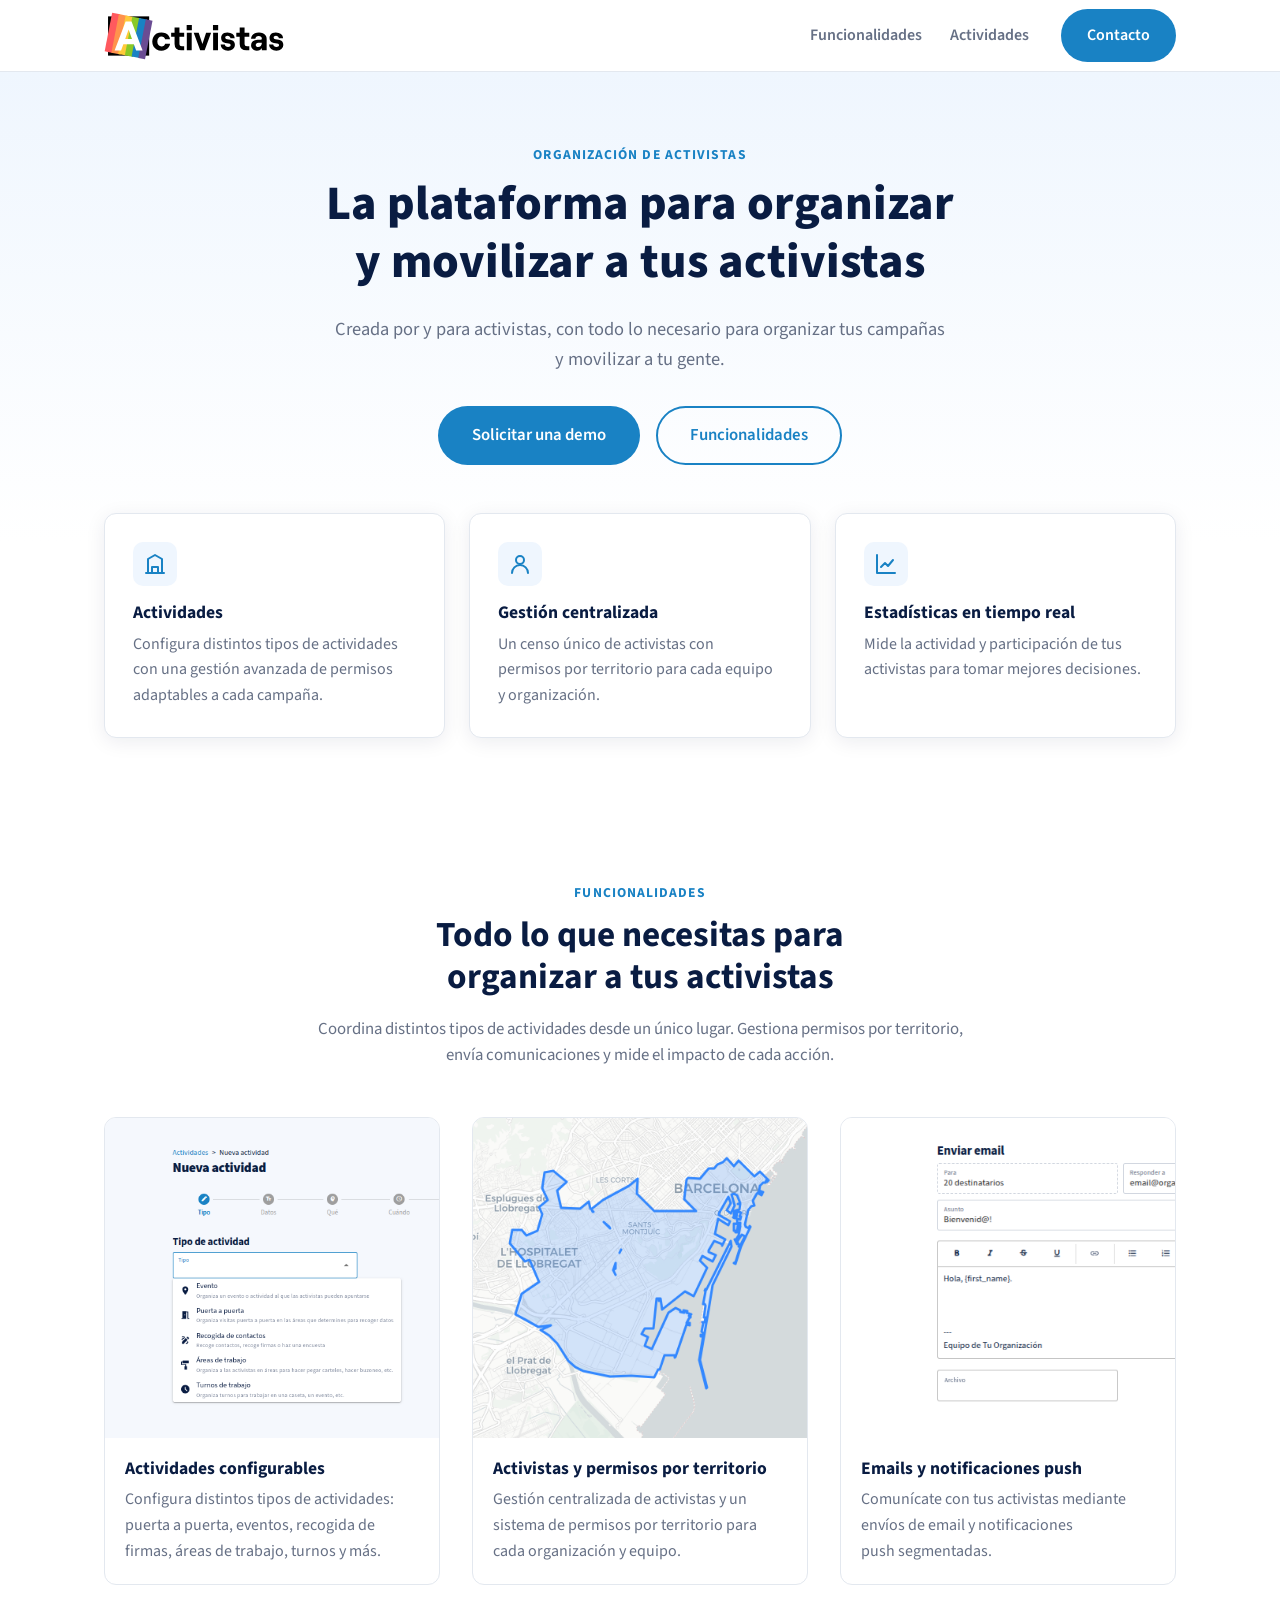
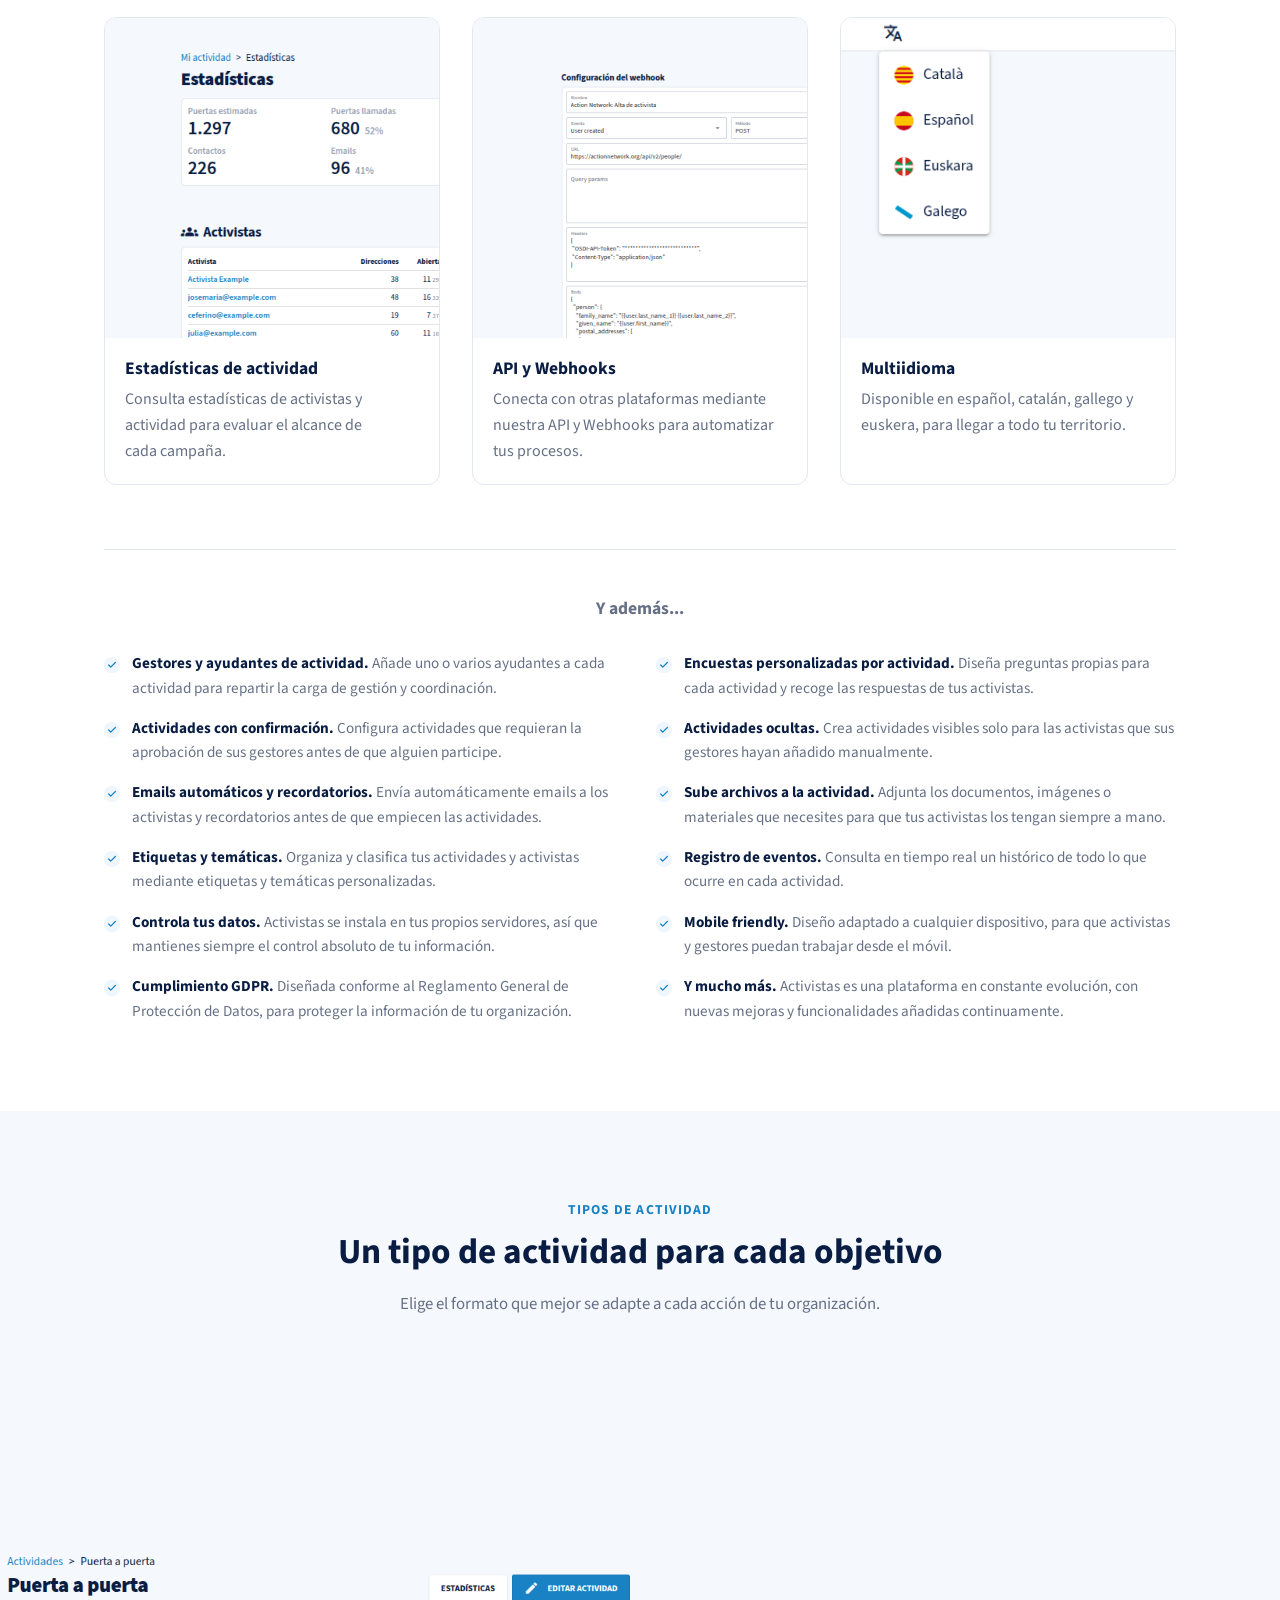
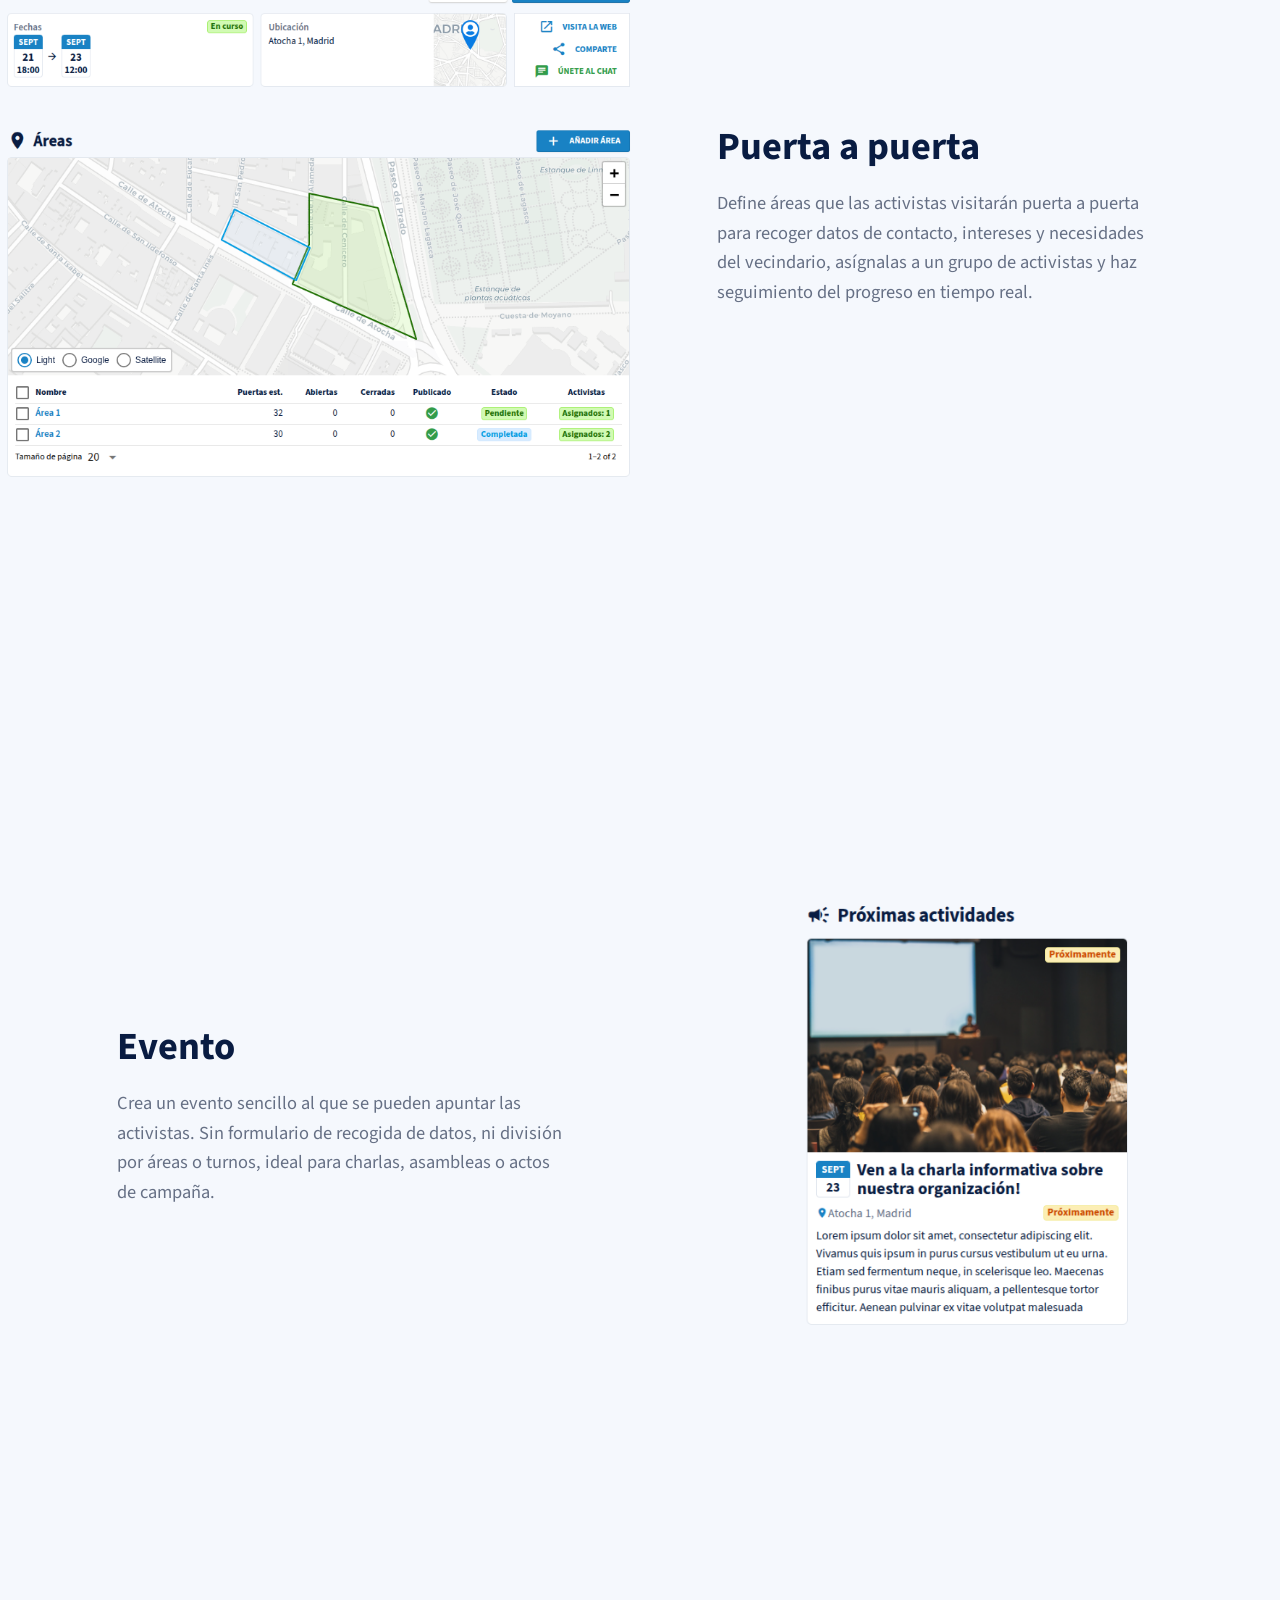
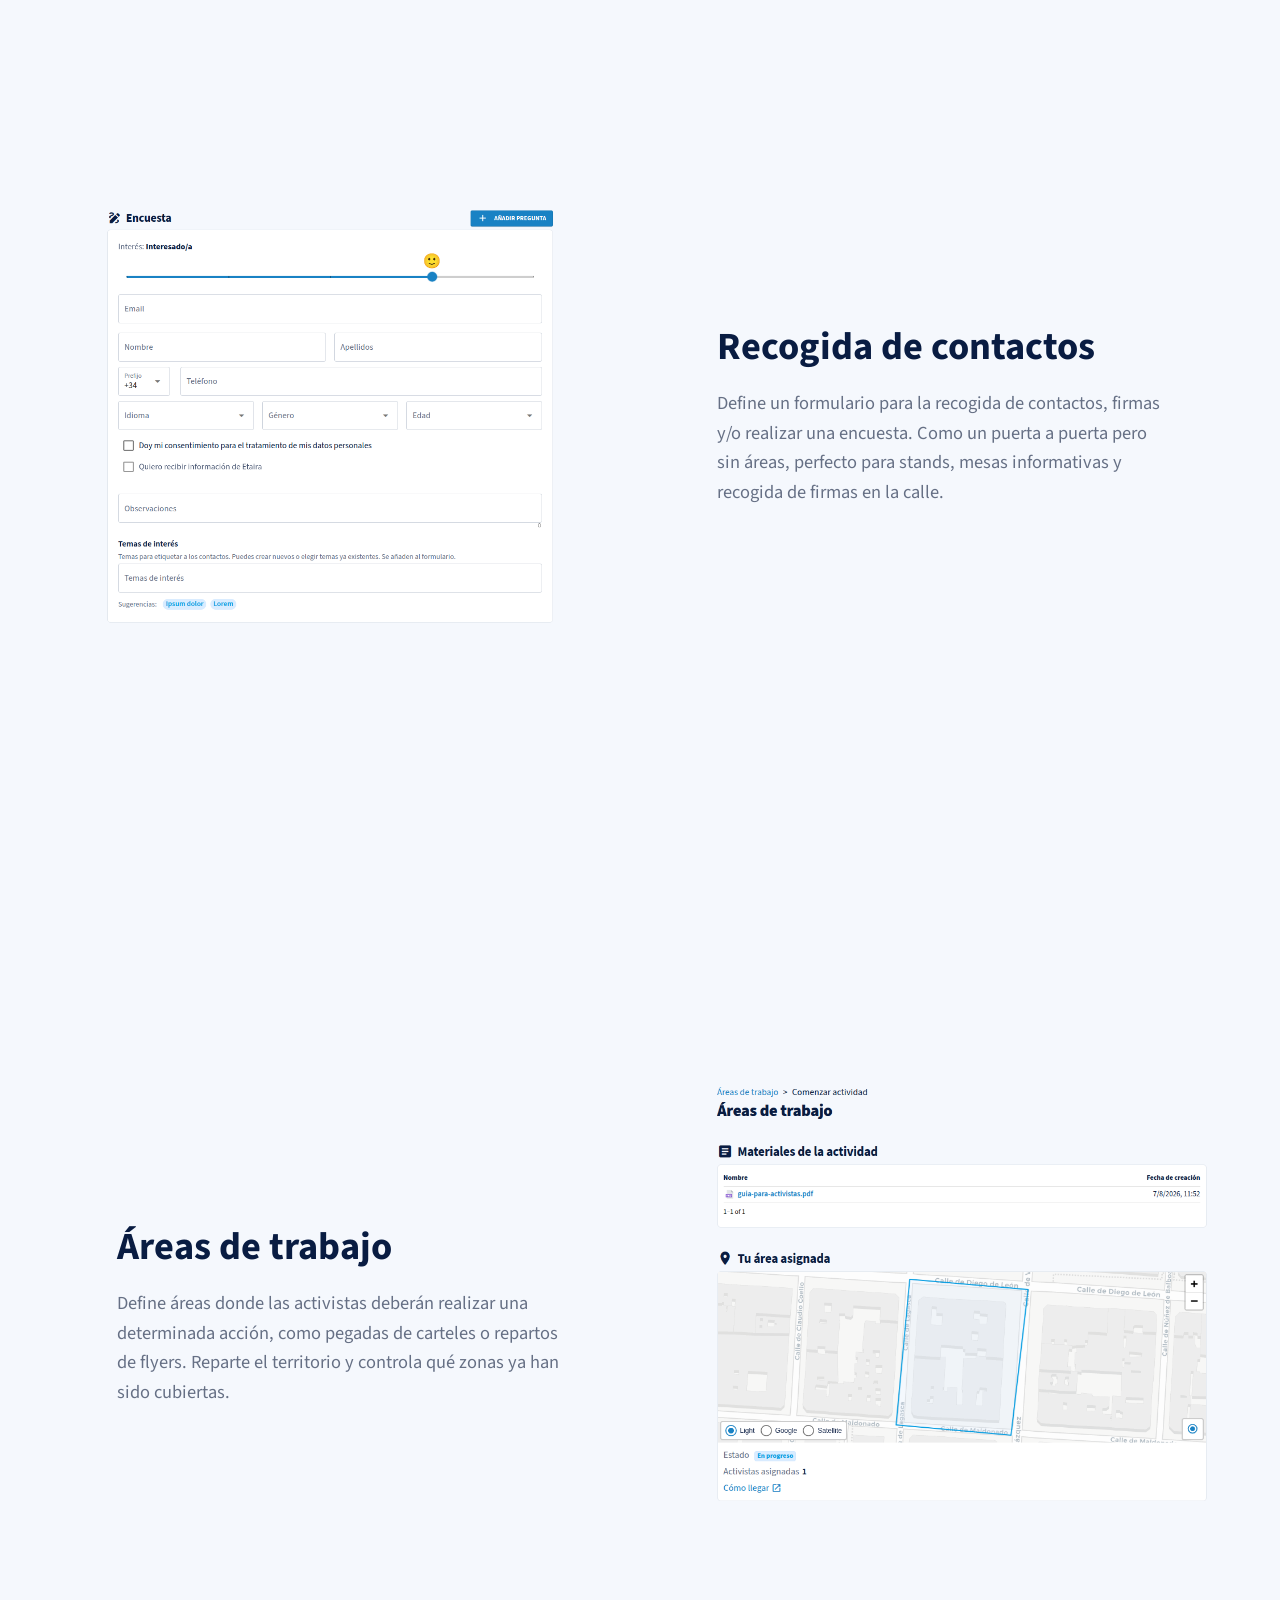
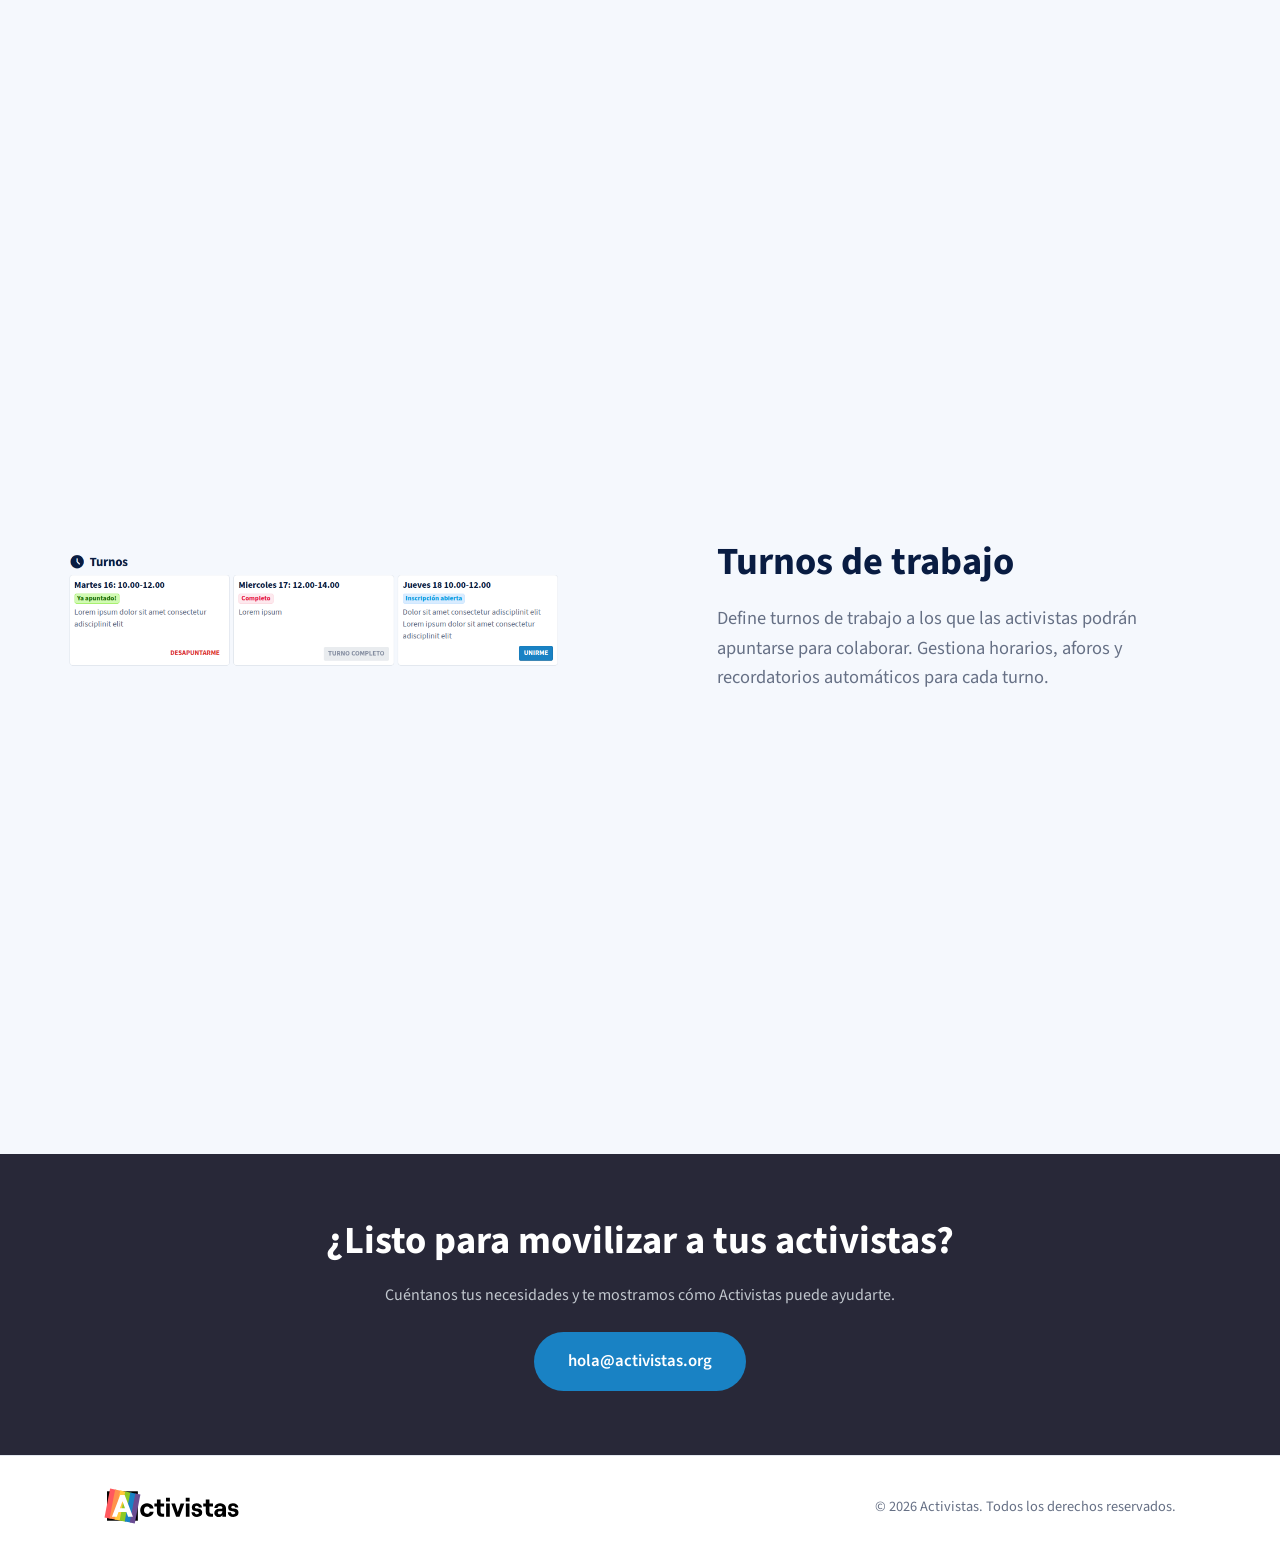
==== index.html @ fb9e56a7 "initial commit" ====
<!DOCTYPE html>
<html lang="es">
<head>
  <meta charset="UTF-8" />
  <meta name="viewport" content="width=device-width, initial-scale=1.0" />
  <title>Activistas | Plataforma de organización de activistas</title>
  <meta name="description" content="Activistas es la plataforma para organizaciones de la sociedad civil que necesitan organizar, coordinar y hacer crecer a sus activistas: puerta a puerta, eventos, recogida de firmas, áreas de trabajo y turnos." />

  <link rel="icon" type="image/svg+xml" href="/favicon/favicon.ico" />
  <link rel="apple-touch-icon" sizes="180x180" href="/favicon/apple-touch-icon.png">
  <link rel="icon" type="image/png" sizes="32x32" href="/favicon/favicon-32x32.png">
  <link rel="icon" type="image/png" sizes="16x16" href="/favicon/favicon-16x16.png">
  <link rel="mask-icon" href="/favicon/safari-pinned-tab.svg" color="#5bbad5">
  <meta name="msapplication-TileColor" content="#e51c55">
  <meta name="theme-color" content="#ffffff">

  <meta property="og:type" content="website" />
  <meta property="og:locale" content="es_ES" />
  <meta property="og:title" content="Activistas | Plataforma de organización de activistas" />
  <meta property="og:description" content="Coordina puerta a puerta, eventos, recogida de firmas, áreas de trabajo y turnos desde un único lugar." />
  <meta name="twitter:card" content="summary" />

  <link rel="stylesheet" href="css/styles.css" />
</head>
<body>

  <a class="skip-link" href="#contenido">Ir al contenido principal</a>

  <header class="site-header" id="inicio">
    <div class="container header-inner">
      <a class="logo" href="#inicio">
        <img src="images/logo/logo-long.svg" alt="Activistas" width="240" height="48" />
      </a>

      <button class="nav-toggle" id="navToggle" aria-expanded="false" aria-controls="siteNav" aria-label="Abrir menú">
        <span class="nav-toggle-bar"></span>
        <span class="nav-toggle-bar"></span>
        <span class="nav-toggle-bar"></span>
      </button>

      <nav class="site-nav" id="siteNav">
        <ul>
          <li><a href="#funcionalidades">Funcionalidades</a></li>
          <li><a href="#actividades">Actividades</a></li>
        </ul>
        <a class="btn btn-primary" href="#contacto">Contacto</a>
      </nav>
    </div>
  </header>

  <main id="contenido">

    <!-- Hero -->
    <section class="hero">
      <div class="container hero-inner">
        <div class="hero-copy">
          <p class="eyebrow">Organización de activistas</p>
          <h1>La plataforma para organizar y movilizar a tus activistas</h1>
          <p class="lead">
            Creada por y para activistas, con todo lo necesario para organizar tus campañas y movilizar a tu gente.
          </p>
          <div class="hero-actions">
            <a class="btn btn-primary btn-lg" href="#contacto">Solicitar una demo</a>
            <a class="btn btn-secondary btn-lg" href="#funcionalidades">Funcionalidades</a>
          </div>
        </div>
      </div>

      <div class="container hero-blocks">
        <div class="hero-block">
          <div class="hero-block-icon" aria-hidden="true">
            <svg viewBox="0 0 24 24" fill="none" stroke="currentColor" stroke-width="2" stroke-linecap="round" stroke-linejoin="round"><path d="M3 21h18" /><path d="M5 21V7l7-4 7 4v14" /><path d="M9 21v-6h6v6" /></svg>
          </div>
          <h3>Actividades</h3>
          <p>Configura distintos tipos de actividades con una gestión avanzada de permisos adaptables a cada campaña.</p>
        </div>
        <div class="hero-block">
          <div class="hero-block-icon" aria-hidden="true">
            <svg viewBox="0 0 24 24" fill="none" stroke="currentColor" stroke-width="2" stroke-linecap="round" stroke-linejoin="round"><circle cx="12" cy="8" r="4" /><path d="M4 21c0-4.4 3.6-8 8-8s8 3.6 8 8" /></svg>
          </div>
          <h3>Gestión centralizada</h3>
          <p>Un censo único de activistas con permisos por territorio para cada equipo y organización.</p>
        </div>
        <div class="hero-block">
          <div class="hero-block-icon" aria-hidden="true">
            <svg viewBox="0 0 24 24" fill="none" stroke="currentColor" stroke-width="2" stroke-linecap="round" stroke-linejoin="round"><path d="M3 3v18h18" /><path d="M7 15l4-4 3 3 5-6" /></svg>
          </div>
          <h3>Estadísticas en tiempo real</h3>
          <p>Mide la actividad y participación de tus activistas para tomar mejores decisiones.</p>
        </div>
      </div>
    </section>

    <!-- Funcionalidades -->
    <section class="section" id="funcionalidades">
      <div class="container">
        <div class="section-head">
          <p class="eyebrow">Funcionalidades</p>
          <h2>Todo lo que necesitas para organizar a tus activistas</h2>
          <p class="section-lead">Coordina distintos tipos de actividades desde un
            único lugar. Gestiona permisos por territorio, envía comunicaciones y mide el impacto de cada acción.</p>
        </div>

        <div class="feature-grid">
          <article class="feature-card">
            <img class="feature-image" src="images/features/activities.png" alt="Configuración de actividades" width="480" height="320" loading="lazy" />
            <h3>Actividades configurables</h3>
            <p>Configura distintos tipos de actividades: puerta a puerta, eventos, recogida de firmas, áreas de trabajo, turnos y más.</p>
          </article>

          <article class="feature-card">
            <img class="feature-image" src="images/features/areas.png" alt="Gestión de activistas y permisos" width="480" height="320" loading="lazy" />
            <h3>Activistas y permisos por territorio</h3>
            <p>Gestión centralizada de activistas y un sistema de permisos por territorio para cada organización y equipo.</p>
          </article>

          <article class="feature-card">
            <img class="feature-image" src="images/features/emails.png" alt="Envío de emails y notificaciones push" width="480" height="320" loading="lazy" />
            <h3>Emails y notificaciones push</h3>
            <p>Comunícate con tus activistas mediante envíos de email y notificaciones push segmentadas.</p>
          </article>

          <article class="feature-card">
            <img class="feature-image" src="images/features/stats.png" alt="Estadísticas de activistas y actividad" width="480" height="320" loading="lazy" />
            <h3>Estadísticas de actividad</h3>
            <p>Consulta estadísticas de activistas y actividad para evaluar el alcance de cada campaña.</p>
          </article>

          <article class="feature-card">
            <img class="feature-image" src="images/features/webhooks.png" alt="Conexión mediante API y Webhooks" width="480" height="320" loading="lazy" />
            <h3>API y Webhooks</h3>
            <p>Conecta con otras plataformas mediante nuestra API y Webhooks para automatizar tus procesos.</p>
          </article>

          <article class="feature-card">
            <img class="feature-image" src="images/features/languages.png" alt="Plataforma multiidioma" width="480" height="320" loading="lazy" />
            <h3>Multiidioma</h3>
            <p>Disponible en español, catalán, gallego y euskera, para llegar a todo tu territorio.</p>
          </article>
        </div>

        <div class="extra-features">
          <h3 class="extra-features-title">Y además...</h3>
          <ul class="extra-feature-list">
            <li class="extra-feature-item">
              <strong>Gestores y ayudantes de actividad.</strong>
              Añade uno o varios ayudantes a cada actividad para repartir la carga de gestión y coordinación.
            </li>
            <li class="extra-feature-item">
              <strong>Encuestas personalizadas por actividad.</strong>
              Diseña preguntas propias para cada actividad y recoge las respuestas de tus activistas.
            </li>
            <li class="extra-feature-item">
              <strong>Actividades con confirmación.</strong>
              Configura actividades que requieran la aprobación de sus gestores antes de que alguien participe.
            </li>
            <li class="extra-feature-item">
              <strong>Actividades ocultas.</strong>
              Crea actividades visibles solo para las activistas que sus gestores hayan añadido manualmente.
            </li>
            <li class="extra-feature-item">
              <strong>Emails automáticos y recordatorios.</strong>
              Envía automáticamente emails a los activistas y recordatorios antes de que empiecen las actividades.
            </li>
            <li class="extra-feature-item">
              <strong>Sube archivos a la actividad.</strong>
              Adjunta los documentos, imágenes o materiales que necesites para que tus activistas los tengan siempre a mano.
            </li>
            <li class="extra-feature-item">
              <strong>Etiquetas y temáticas.</strong>
              Organiza y clasifica tus actividades y activistas mediante etiquetas y temáticas personalizadas.
            </li>
            <li class="extra-feature-item">
              <strong>Registro de eventos.</strong>
              Consulta en tiempo real un histórico de todo lo que ocurre en cada actividad.
            </li>
            <li class="extra-feature-item">
              <strong>Controla tus datos.</strong>
              Activistas se instala en tus propios servidores, así que mantienes siempre el control absoluto de tu información.
            </li>
            <li class="extra-feature-item">
              <strong>Mobile friendly.</strong>
              Diseño adaptado a cualquier dispositivo, para que activistas y gestores puedan trabajar desde el móvil.
            </li>
            <li class="extra-feature-item">
              <strong>Cumplimiento GDPR.</strong>
              Diseñada conforme al Reglamento General de Protección de Datos, para proteger la información de tu organización.
            </li>
            <li class="extra-feature-item">
              <strong>Y mucho más.</strong>
              Activistas es una plataforma en constante evolución, con nuevas mejoras y funcionalidades añadidas continuamente.
            </li>
          </ul>
        </div>
      </div>
    </section>

    <!-- Actividades -->
    <section class="section section-alt" id="actividades">
      <div class="container">
        <div class="section-head">
          <p class="eyebrow">Tipos de actividad</p>
          <h2>Un tipo de actividad para cada objetivo</h2>
          <p class="section-lead">Elige el formato que mejor se adapte a cada acción de tu organización.</p>
        </div>
      </div>

      <div class="activity-list">
          <article class="activity-row">
            <div class="activity-media">
              <img src="images/features/canvassing.png" alt="Puerta a puerta" loading="lazy" style="max-width: 700px;" />
            </div>
            <div class="activity-content">
              <h3>Puerta a puerta</h3>
              <p>Define áreas que las activistas visitarán puerta a puerta para recoger datos de contacto, intereses y necesidades del vecindario, asígnalas a un grupo de activistas y haz seguimiento del progreso en tiempo real.</p>
            </div>
          </article>

          <article class="activity-row activity-row-reverse">
            <div class="activity-media">
              <img src="images/features/event.png" alt="Evento" loading="lazy" style="max-width: 700px;"/>
            </div>
            <div class="activity-content">
              <h3>Evento</h3>
              <p>Crea un evento sencillo al que se pueden apuntar las activistas. Sin formulario de recogida de datos, ni división por áreas o turnos, ideal para charlas, asambleas o actos de campaña.</p>
            </div>
          </article>

          <article class="activity-row">
            <div class="activity-media">
              <img src="images/features/survey.png" alt="Recogida de contactos" loading="lazy" />
            </div>
            <div class="activity-content">
              <h3>Recogida de contactos</h3>
              <p>Define un formulario para la recogida de contactos, firmas y/o realizar una encuesta. Como un puerta a puerta pero sin áreas, perfecto para stands, mesas informativas y recogida de firmas en la calle.</p>
            </div>
          </article>

          <article class="activity-row activity-row-reverse">
            <div class="activity-media">
              <img src="images/features/workareas.png" alt="Áreas de trabajo" loading="lazy" />
            </div>
            <div class="activity-content">
              <h3>Áreas de trabajo</h3>
              <p>Define áreas donde las activistas deberán realizar una determinada acción, como pegadas de carteles o repartos de flyers. Reparte el territorio y controla qué zonas ya han sido cubiertas.</p>
            </div>
          </article>

          <article class="activity-row">
            <div class="activity-media">
              <img src="images/features/shifts.png" alt="Turnos de trabajo" loading="lazy" />
            </div>
            <div class="activity-content">
              <h3>Turnos de trabajo</h3>
              <p>Define turnos de trabajo a los que las activistas podrán apuntarse para colaborar. Gestiona horarios, aforos y recordatorios automáticos para cada turno.</p>
            </div>
          </article>
      </div>
    </section>

    <!-- CTA intermedio -->
    <section class="cta-band" id="contacto">
      <div class="container cta-band-inner">
        <h2>¿Listo para movilizar a tus activistas?</h2>
        <p>Cuéntanos tus necesidades y te mostramos cómo Activistas puede ayudarte.</p>
        <a class="btn btn-primary btn-lg" id="emailCta" href="#" rel="nofollow" data-b64="aG9sYUBhY3RpdmlzdGFzLm9yZw==">Escríbenos</a>
      </div>
    </section>

  </main>

  <footer class="site-footer">
    <div class="container footer-inner">
      <img class="logo logo-footer" src="images/logo/logo-long.svg" alt="Activistas" width="180" height="36" />
      <p>&copy; <span id="year"></span> Activistas. Todos los derechos reservados.</p>
    </div>
  </footer>

  <script src="js/main.js"></script>
</body>
</html>
---- css/styles.css ----
:root {
  --text-color-default   : #091c42;
  --text-color-light     : #667085;
  --text-color-lighter   : #98A2B3;

  --background-0   : #ffffff;
  --background-1   : #f5f8fd;
  --background-2   : #eff6fe;
  --background-3   : #dbe0e6;
  --background-4   : #c1c7ce;
  --background-5   : #adb4bc;
  --background-6   : #929aa2;

  --border-color-default: #cfd5de;
  --border-color-light: #E3E8EF;

  --primary   : #1982c4;
  --secondary : #53ade5;
  --accent    : #ba4be1;
  --dark      : #282838;
  --grey      : #d3d7dd;
  --light     : #edf0f3;

  --positive  : #329c4a;
  --negative  : #db3737;
  --info      : #85b8ff;
  --warning   : #F2C037;
  --other     : #d8dee4;

  --font-family-base: "Source Sans 3", -apple-system, BlinkMacSystemFont, "Segoe UI", Roboto, sans-serif;
  --container-width: 1120px;
  --radius: 12px;
  --shadow: 0 4px 20px rgba(9, 28, 66, 0.08);
  --header-height: 72px;
}

/* ==========================================================================
   Fuentes
   ========================================================================== */
@font-face {
  font-family: "Source Sans 3";
  src: url("../fonts/Source_Sans_3/static/SourceSans3-Regular.ttf") format("truetype");
  font-weight: 400;
  font-style: normal;
  font-display: swap;
}
@font-face {
  font-family: "Source Sans 3";
  src: url("../fonts/Source_Sans_3/static/SourceSans3-Italic.ttf") format("truetype");
  font-weight: 400;
  font-style: italic;
  font-display: swap;
}
@font-face {
  font-family: "Source Sans 3";
  src: url("../fonts/Source_Sans_3/static/SourceSans3-SemiBold.ttf") format("truetype");
  font-weight: 600;
  font-style: normal;
  font-display: swap;
}
@font-face {
  font-family: "Source Sans 3";
  src: url("../fonts/Source_Sans_3/static/SourceSans3-Bold.ttf") format("truetype");
  font-weight: 700;
  font-style: normal;
  font-display: swap;
}
@font-face {
  font-family: "Source Sans 3";
  src: url("../fonts/Source_Sans_3/static/SourceSans3-ExtraBold.ttf") format("truetype");
  font-weight: 800;
  font-style: normal;
  font-display: swap;
}

/* ==========================================================================
   Reset avanzado
   ========================================================================== */
*, *::before, *::after {
  box-sizing: border-box;
}

* {
  margin: 0;
  padding: 0;
  font: inherit;
}

html {
  scroll-behavior: smooth;
  scroll-padding-top: var(--header-height);
  -webkit-text-size-adjust: 100%;
  hanging-punctuation: first last;
}

body {
  min-height: 100svh;
  font-family: var(--font-family-base);
  color: var(--text-color-default);
  background: var(--background-0);
  line-height: 1.6;
  -webkit-font-smoothing: antialiased;
  text-rendering: optimizeLegibility;
}

img, picture, svg, video, canvas {
  max-width: 100%;
  display: block;
}

img, svg {
  vertical-align: middle;
}

a {
  color: inherit;
  text-decoration: none;
}

ul, ol {
  list-style: none;
}

h1, h2, h3, h4, h5, h6 {
  line-height: 1.2;
  font-weight: 700;
  text-wrap: balance;
  margin-bottom: .5em;
}

p {
  text-wrap: pretty;
  margin-bottom: 1em;
}

p:last-child, h1:last-child, h2:last-child, h3:last-child {
  margin-bottom: 0;
}

button, input, textarea, select {
  color: inherit;
  background: none;
  border: none;
  appearance: none;
}

button {
  cursor: pointer;
}

table {
  border-collapse: collapse;
  border-spacing: 0;
}

fieldset {
  border: none;
}

/* Reduce o elimina animaciones cuando el usuario lo prefiere así */
@media (prefers-reduced-motion: reduce) {
  html {
    scroll-behavior: auto;
  }
  *, *::before, *::after {
    animation-duration: 0.01ms !important;
    animation-iteration-count: 1 !important;
    transition-duration: 0.01ms !important;
    scroll-behavior: auto !important;
  }
}

.container {
  width: 100%;
  max-width: var(--container-width);
  margin: 0 auto;
  padding: 0 24px;
}

.skip-link {
  position: absolute;
  left: -9999px;
  top: 0;
  background: var(--primary);
  color: #fff;
  padding: 12px 16px;
  z-index: 1000;
  border-radius: 0 0 8px 0;
}
.skip-link:focus {
  left: 0;
}

/* ==========================================================================
   Botones / CTAs
   ========================================================================== */
.btn {
  display: inline-flex;
  align-items: center;
  justify-content: center;
  gap: 8px;
  padding: 12px 24px;
  border-radius: 999px;
  font-weight: 600;
  border: 2px solid transparent;
  transition: transform .15s ease, box-shadow .15s ease, background-color .15s ease, color .15s ease;
  white-space: nowrap;
}
.btn:hover {
  transform: translateY(-2px);
}

.btn-primary {
  background: var(--primary);
  color: #fff;
}
.btn-primary:hover {
  background: var(--secondary);
}

.btn-secondary {
  background: transparent;
  color: var(--primary);
  border-color: var(--primary);
}
.btn-secondary:hover {
  background: var(--background-2);
}

.btn-light {
  background: #fff;
  color: var(--primary);
}
.btn-light:hover {
  box-shadow: var(--shadow);
}

.btn-lg {
  padding: 14px 32px;
  font-size: 1.05rem;
}

/* ==========================================================================
   Cabecera / navegación
   ========================================================================== */
.site-header {
  position: sticky;
  top: 0;
  z-index: 100;
  height: var(--header-height);
  display: flex;
  align-items: center;
  background: rgba(255, 255, 255, 0.9);
  backdrop-filter: saturate(180%) blur(8px);
  border-bottom: 1px solid var(--border-color-light);
}

.header-inner {
  display: flex;
  align-items: center;
  justify-content: space-between;
}

.logo {
  display: flex;
  align-items: center;
  height: 48px;
}
.logo img {
  height: 100%;
  width: auto;
}

.site-nav {
  display: flex;
  align-items: center;
  gap: 32px;
}

.site-nav ul {
  display: flex;
  gap: 28px;
}

.site-nav a:not(.btn) {
  font-weight: 600;
  color: var(--text-color-light);
}
.site-nav a:not(.btn):hover {
  color: var(--primary);
}

.nav-toggle {
  display: none;
  flex-direction: column;
  justify-content: center;
  gap: 5px;
  width: 40px;
  height: 40px;
  background: none;
  border: none;
  cursor: pointer;
}
.nav-toggle-bar {
  width: 100%;
  height: 2px;
  background: var(--text-color-default);
  border-radius: 2px;
}

/* ==========================================================================
   Hero
   ========================================================================== */
.hero {
  background: linear-gradient(180deg, var(--background-2) 0%, var(--background-0) 65%);
  padding: 72px 0 0;
}

.hero-inner {
  text-align: center;
  max-width: 780px;
}

.eyebrow {
  text-transform: uppercase;
  letter-spacing: .08em;
  font-size: .85rem;
  font-weight: 700;
  color: var(--primary);
  margin: 0 0 .75em;
}

.hero h1 {
  font-size: clamp(2rem, 4vw, 3rem);
  font-weight: 800;
}

.hero .lead {
  font-size: 1.15rem;
  color: var(--text-color-light);
  max-width: 620px;
  margin-left: auto;
  margin-right: auto;
}

.hero-actions {
  display: flex;
  justify-content: center;
  gap: 16px;
  flex-wrap: wrap;
  margin: 32px 0;
}

.hero-blocks {
  display: grid;
  grid-template-columns: repeat(3, 1fr);
  gap: 24px;
  margin-top: 48px;
  padding-bottom: 56px;
}

.hero-block {
  background: var(--background-0);
  border: 1px solid var(--border-color-light);
  border-radius: var(--radius);
  padding: 28px;
  box-shadow: var(--shadow);
}

.hero-block-icon {
  width: 44px;
  height: 44px;
  display: flex;
  align-items: center;
  justify-content: center;
  border-radius: 10px;
  background: var(--background-2);
  color: var(--primary);
  margin-bottom: 16px;
}
.hero-block-icon svg {
  width: 24px;
  height: 24px;
}

.hero-block h3 {
  font-size: 1.1rem;
}
.hero-block p {
  color: var(--text-color-light);
  margin: 0;
}

/* ==========================================================================
   Secciones genéricas
   ========================================================================== */
.section {
  padding: 88px 0;
}

.section-alt {
  background: var(--background-1);
}

.section-head {
  text-align: center;
  max-width: 680px;
  margin: 0 auto 48px;
}

.section-head h2 {
  font-size: clamp(1.6rem, 3vw, 2.2rem);
}

.section-lead {
  color: var(--text-color-light);
  font-size: 1.05rem;
}

/* ==========================================================================
   Funcionalidades
   ========================================================================== */
.feature-grid {
  display: grid;
  grid-template-columns: repeat(3, 1fr);
  gap: 32px;
}

.feature-card {
  background: var(--background-0);
  border: 1px solid var(--border-color-light);
  border-radius: var(--radius);
  overflow: hidden;
}

.feature-image {
  width: 100%;
  aspect-ratio: 3 / 2;
  object-fit: cover;
  background: var(--background-2);
}

.feature-card h3 {
  font-size: 1.1rem;
  margin: 20px 20px 8px;
}
.feature-card p {
  color: var(--text-color-light);
  margin: 0 20px 20px;
}

/* ==========================================================================
   Funcionalidades extra
   ========================================================================== */
.extra-features {
  margin-top: 64px;
  padding-top: 48px;
  border-top: 1px solid var(--border-color-light);
}

.extra-features-title {
  text-align: center;
  font-size: 1.1rem;
  color: var(--text-color-light);
  margin-bottom: 32px;
}

.extra-feature-list {
  display: grid;
  grid-template-columns: repeat(2, 1fr);
  gap: 16px 32px;
}

.extra-feature-item {
  position: relative;
  padding-left: 28px;
  color: var(--text-color-light);
  font-size: .95rem;
}
.extra-feature-item::before {
  content: "";
  position: absolute;
  left: 0;
  top: 6px;
  width: 16px;
  height: 16px;
  border-radius: 50%;
  background: var(--background-2);
  background-image: url("data:image/svg+xml,%3Csvg xmlns='http://www.w3.org/2000/svg' viewBox='0 0 24 24' fill='none' stroke='%231982c4' stroke-width='3' stroke-linecap='round' stroke-linejoin='round'%3E%3Cpolyline points='20 6 9 17 4 12'/%3E%3C/svg%3E");
  background-repeat: no-repeat;
  background-position: center;
  background-size: 10px;
}
.extra-feature-item strong {
  color: var(--text-color-default);
  font-weight: bold;
}

/* ==========================================================================
   Actividades
   ========================================================================== */
.activity-list {
  display: flex;
  flex-direction: column;
}

.activity-row {
  display: grid;
  grid-template-columns: 1fr 1fr;
  align-items: stretch;
  gap: 0;
  min-height: 100svh;
}

.activity-row-reverse .activity-media {
  order: 2;
}
.activity-row-reverse .activity-content {
  order: 1;
  margin-left: auto;
}

.activity-media {
  overflow: hidden;
}
.activity-media img {
  width: 100%;
  height: 100%;
  object-fit: contain;
  object-position: center;
}

.activity-content {
  display: flex;
  flex-direction: column;
  justify-content: center;
  padding: 64px clamp(24px, 6vw, 96px);
  max-width: 600px;
}

.activity-content h3 {
  font-size: clamp(1.8rem, 3vw, 2.4rem);
  color: var(--text-color-default);
}
.activity-content p {
  color: var(--text-color-light);
  font-size: 1.15rem;
  margin: 0;
}

/* ==========================================================================
   CTA intermedio
   ========================================================================== */
.cta-band {
  background: var(--dark);
  color: #fff;
}
.cta-band-inner {
  text-align: center;
  padding: 64px 24px;
}
.cta-band h2 {
  font-size: clamp(1.8rem, 3vw, 2.4rem);
  color: #fff;
}
.cta-band p {
  color: var(--background-4);
  max-width: 520px;
  margin: 0 auto 24px;
}

/* ==========================================================================
   Footer
   ========================================================================== */
.site-footer {
  border-top: 1px solid var(--border-color-light);
  padding: 32px 0;
}
.footer-inner {
  display: flex;
  align-items: center;
  justify-content: space-between;
  flex-wrap: wrap;
  gap: 12px;
  color: var(--text-color-light);
  font-size: .9rem;
}
.logo-footer {
  height: 36px;
  width: auto;
}

/* ==========================================================================
   Responsive
   ========================================================================== */
@media (max-width: 860px) {
  .feature-grid,
  .hero-blocks {
    grid-template-columns: repeat(2, 1fr);
  }
  .activity-row {
    grid-template-columns: 1fr;
    gap: 0;
    min-height: 0;
    margin-bottom: 100px;
  }
  .activity-row-reverse .activity-media,
  .activity-row-reverse .activity-content {
    order: initial;
    margin: 0 auto;
  }
  .activity-media {
    aspect-ratio: 16 / 10;
  }
  .activity-content {
    padding: 32px 24px;
    margin: 0 auto;
  }
}

@media (max-width: 640px) {
  .nav-toggle {
    display: flex;
  }

  .site-nav {
    position: absolute;
    top: var(--header-height);
    left: 0;
    right: 0;
    background: var(--background-0);
    border-bottom: 1px solid var(--border-color-light);
    flex-direction: column;
    align-items: stretch;
    gap: 0;
    padding: 16px 24px 24px;
    transform: translateY(-8px);
    opacity: 0;
    pointer-events: none;
    transition: opacity .2s ease, transform .2s ease;
  }
  .site-nav.is-open {
    transform: translateY(0);
    opacity: 1;
    pointer-events: auto;
  }
  .site-nav ul {
    flex-direction: column;
    gap: 4px;
    margin-bottom: 16px;
  }
  .site-nav ul a {
    display: block;
    padding: 10px 0;
  }
  .site-nav .btn {
    width: 100%;
  }

  .feature-grid,
  .hero-blocks {
    grid-template-columns: 1fr;
  }

  .extra-feature-list {
    grid-template-columns: 1fr;
  }
}
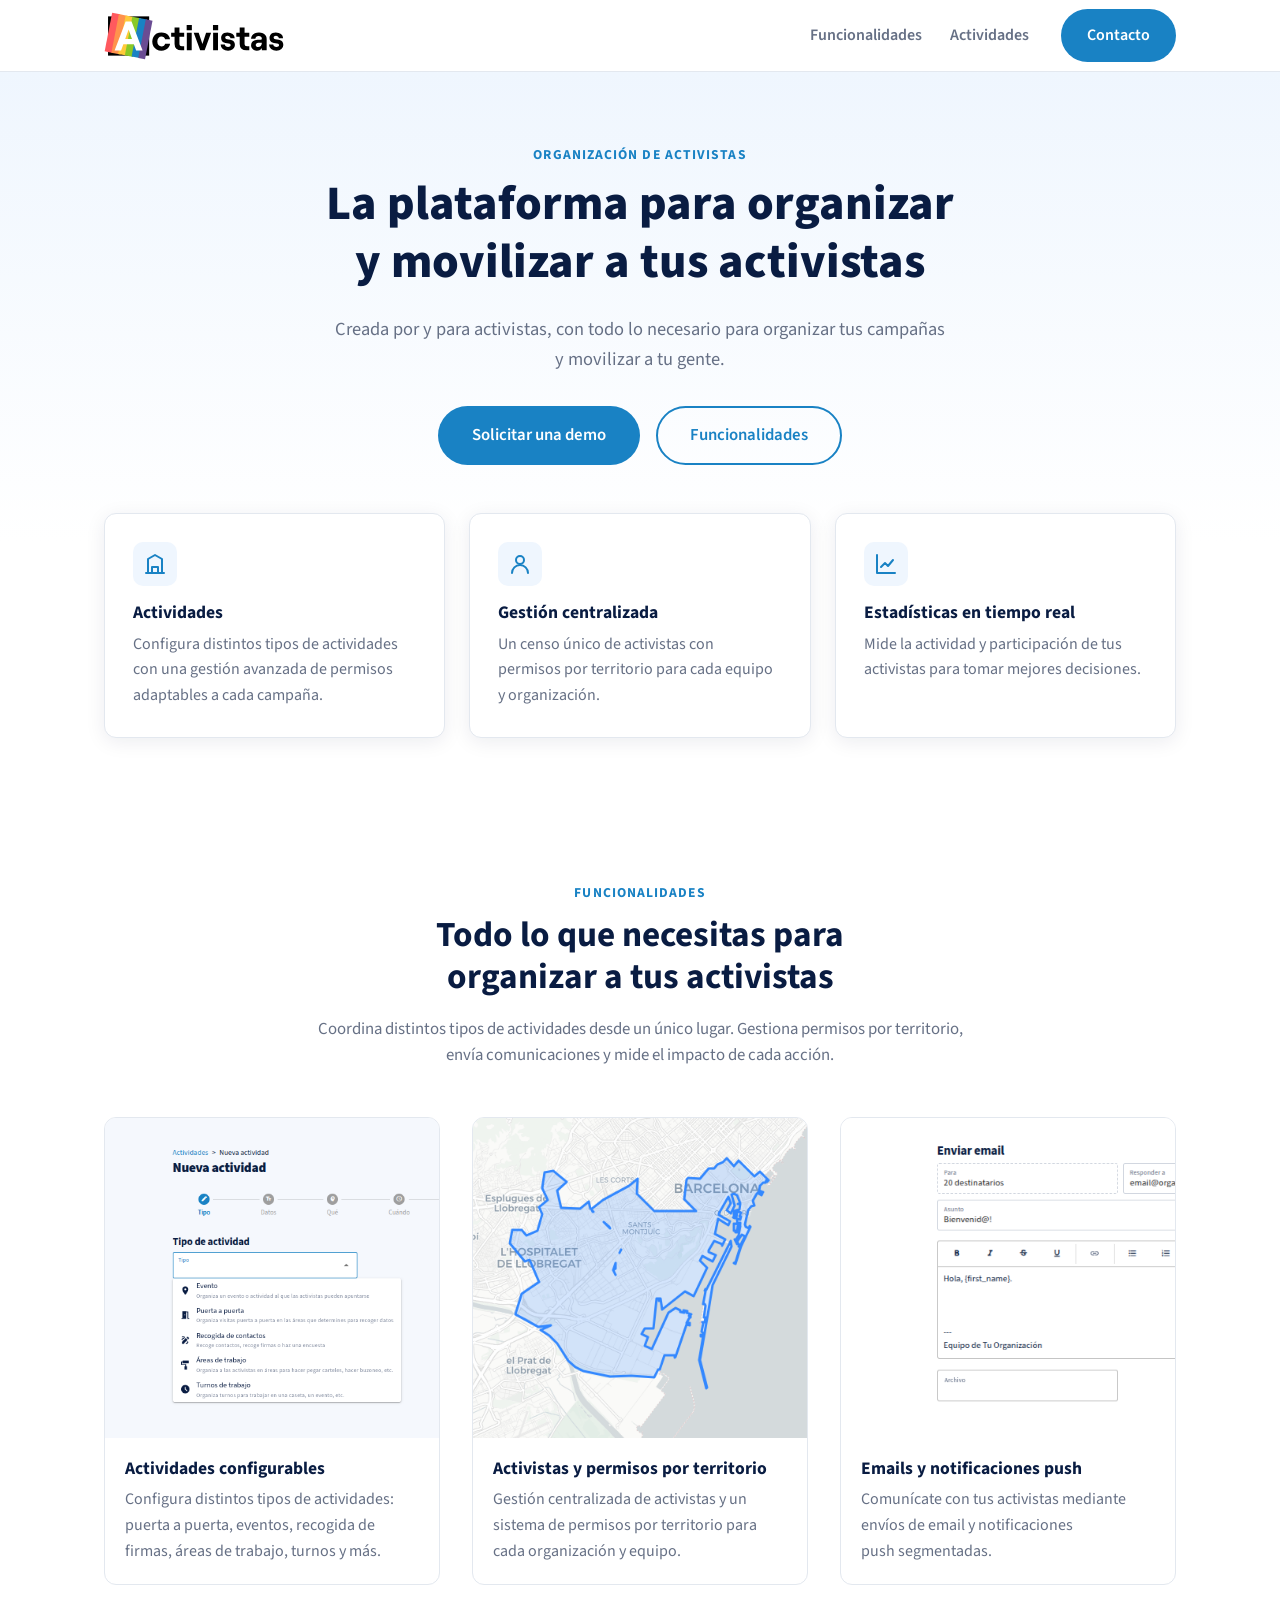
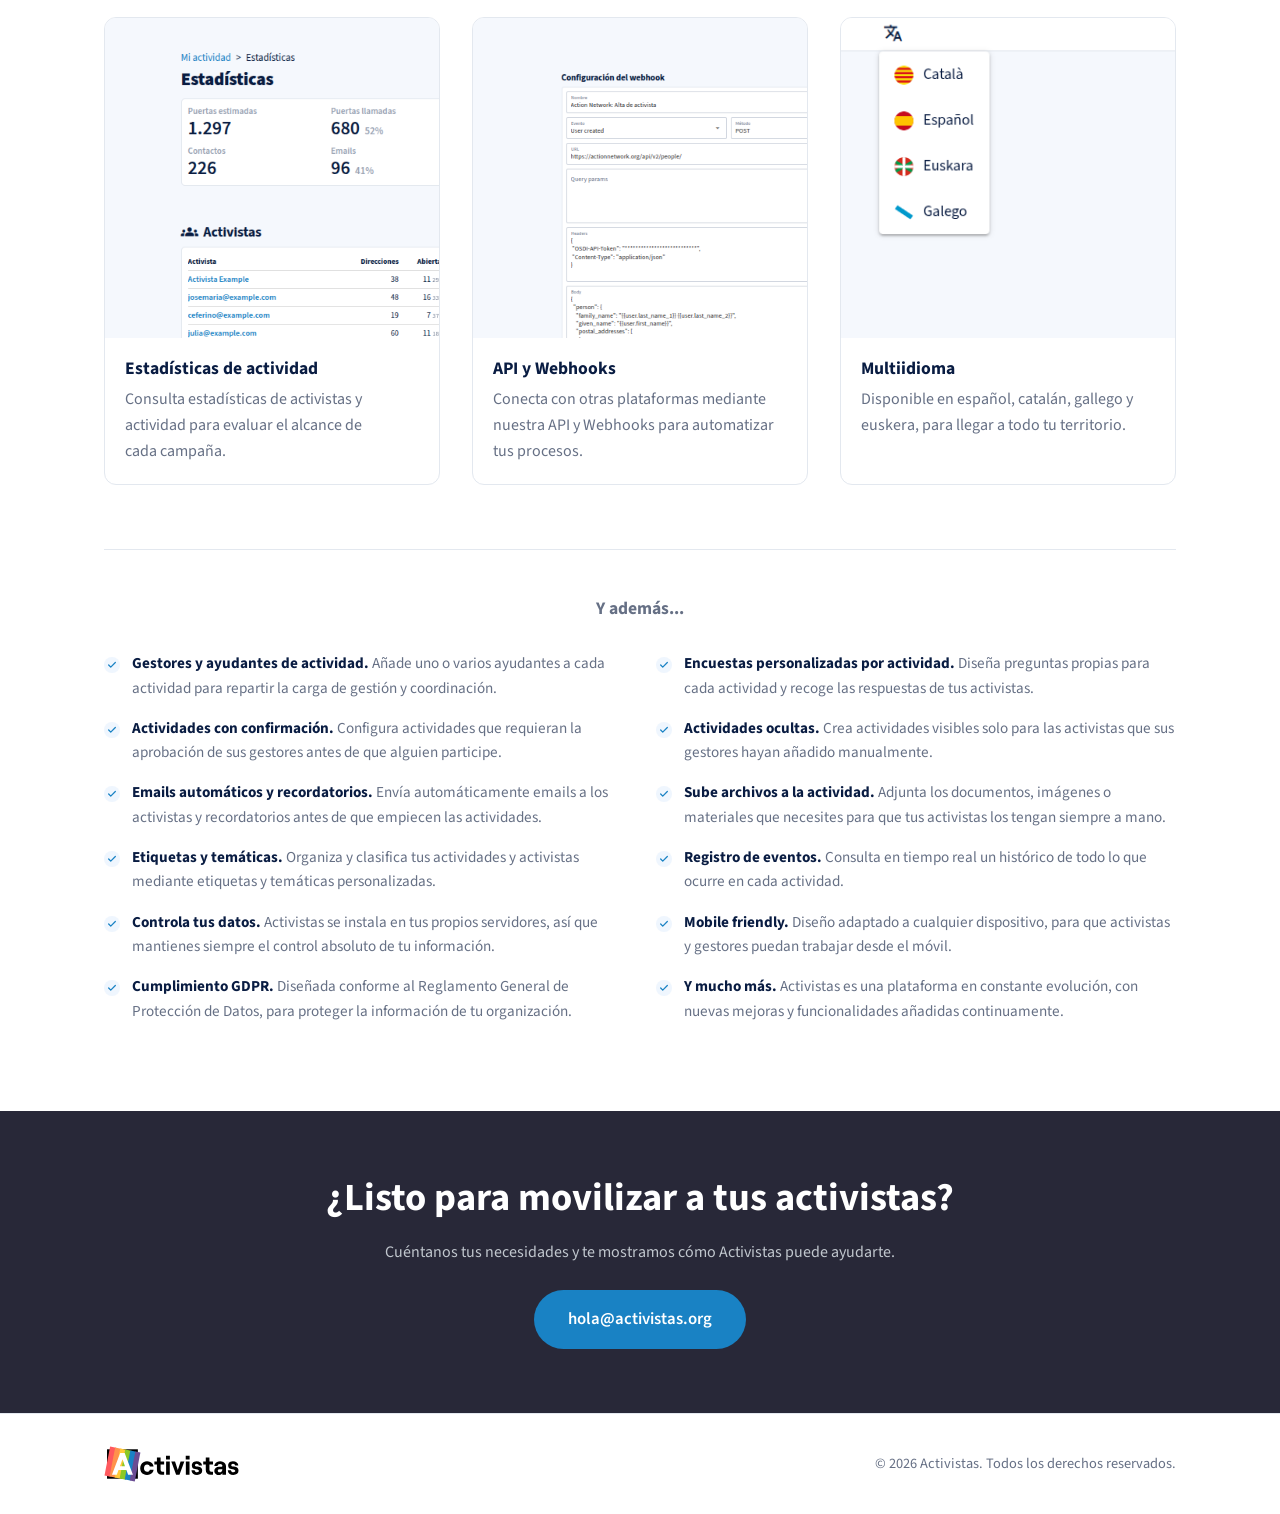
==== commit 24973381: "remove activities section" ====
--- a/index.html
+++ b/index.html
@@ -195,69 +195,6 @@
       </div>
     </section>
 
-    <!-- Actividades -->
-    <section class="section section-alt" id="actividades">
-      <div class="container">
-        <div class="section-head">
-          <p class="eyebrow">Tipos de actividad</p>
-          <h2>Un tipo de actividad para cada objetivo</h2>
-          <p class="section-lead">Elige el formato que mejor se adapte a cada acción de tu organización.</p>
-        </div>
-      </div>
-
-      <div class="activity-list">
-          <article class="activity-row">
-            <div class="activity-media">
-              <img src="images/features/canvassing.png" alt="Puerta a puerta" loading="lazy" style="max-width: 700px;" />
-            </div>
-            <div class="activity-content">
-              <h3>Puerta a puerta</h3>
-              <p>Define áreas que las activistas visitarán puerta a puerta para recoger datos de contacto, intereses y necesidades del vecindario, asígnalas a un grupo de activistas y haz seguimiento del progreso en tiempo real.</p>
-            </div>
-          </article>
-
-          <article class="activity-row activity-row-reverse">
-            <div class="activity-media">
-              <img src="images/features/event.png" alt="Evento" loading="lazy" style="max-width: 700px;"/>
-            </div>
-            <div class="activity-content">
-              <h3>Evento</h3>
-              <p>Crea un evento sencillo al que se pueden apuntar las activistas. Sin formulario de recogida de datos, ni división por áreas o turnos, ideal para charlas, asambleas o actos de campaña.</p>
-            </div>
-          </article>
-
-          <article class="activity-row">
-            <div class="activity-media">
-              <img src="images/features/survey.png" alt="Recogida de contactos" loading="lazy" />
-            </div>
-            <div class="activity-content">
-              <h3>Recogida de contactos</h3>
-              <p>Define un formulario para la recogida de contactos, firmas y/o realizar una encuesta. Como un puerta a puerta pero sin áreas, perfecto para stands, mesas informativas y recogida de firmas en la calle.</p>
-            </div>
-          </article>
-
-          <article class="activity-row activity-row-reverse">
-            <div class="activity-media">
-              <img src="images/features/workareas.png" alt="Áreas de trabajo" loading="lazy" />
-            </div>
-            <div class="activity-content">
-              <h3>Áreas de trabajo</h3>
-              <p>Define áreas donde las activistas deberán realizar una determinada acción, como pegadas de carteles o repartos de flyers. Reparte el territorio y controla qué zonas ya han sido cubiertas.</p>
-            </div>
-          </article>
-
-          <article class="activity-row">
-            <div class="activity-media">
-              <img src="images/features/shifts.png" alt="Turnos de trabajo" loading="lazy" />
-            </div>
-            <div class="activity-content">
-              <h3>Turnos de trabajo</h3>
-              <p>Define turnos de trabajo a los que las activistas podrán apuntarse para colaborar. Gestiona horarios, aforos y recordatorios automáticos para cada turno.</p>
-            </div>
-          </article>
-      </div>
-    </section>
-
     <!-- CTA intermedio -->
     <section class="cta-band" id="contacto">
       <div class="container cta-band-inner">
--- a/css/styles.css
+++ b/css/styles.css
@@ -396,10 +396,6 @@
    ========================================================================== */
 .section {
   padding: 88px 0;
-}
-
-.section-alt {
-  background: var(--background-1);
 }
 
 .section-head {
@@ -494,58 +490,6 @@
 .extra-feature-item strong {
   color: var(--text-color-default);
   font-weight: bold;
-}
-
-/* ==========================================================================
-   Actividades
-   ========================================================================== */
-.activity-list {
-  display: flex;
-  flex-direction: column;
-}
-
-.activity-row {
-  display: grid;
-  grid-template-columns: 1fr 1fr;
-  align-items: stretch;
-  gap: 0;
-  min-height: 100svh;
-}
-
-.activity-row-reverse .activity-media {
-  order: 2;
-}
-.activity-row-reverse .activity-content {
-  order: 1;
-  margin-left: auto;
-}
-
-.activity-media {
-  overflow: hidden;
-}
-.activity-media img {
-  width: 100%;
-  height: 100%;
-  object-fit: contain;
-  object-position: center;
-}
-
-.activity-content {
-  display: flex;
-  flex-direction: column;
-  justify-content: center;
-  padding: 64px clamp(24px, 6vw, 96px);
-  max-width: 600px;
-}
-
-.activity-content h3 {
-  font-size: clamp(1.8rem, 3vw, 2.4rem);
-  color: var(--text-color-default);
-}
-.activity-content p {
-  color: var(--text-color-light);
-  font-size: 1.15rem;
-  margin: 0;
 }
 
 /* ==========================================================================
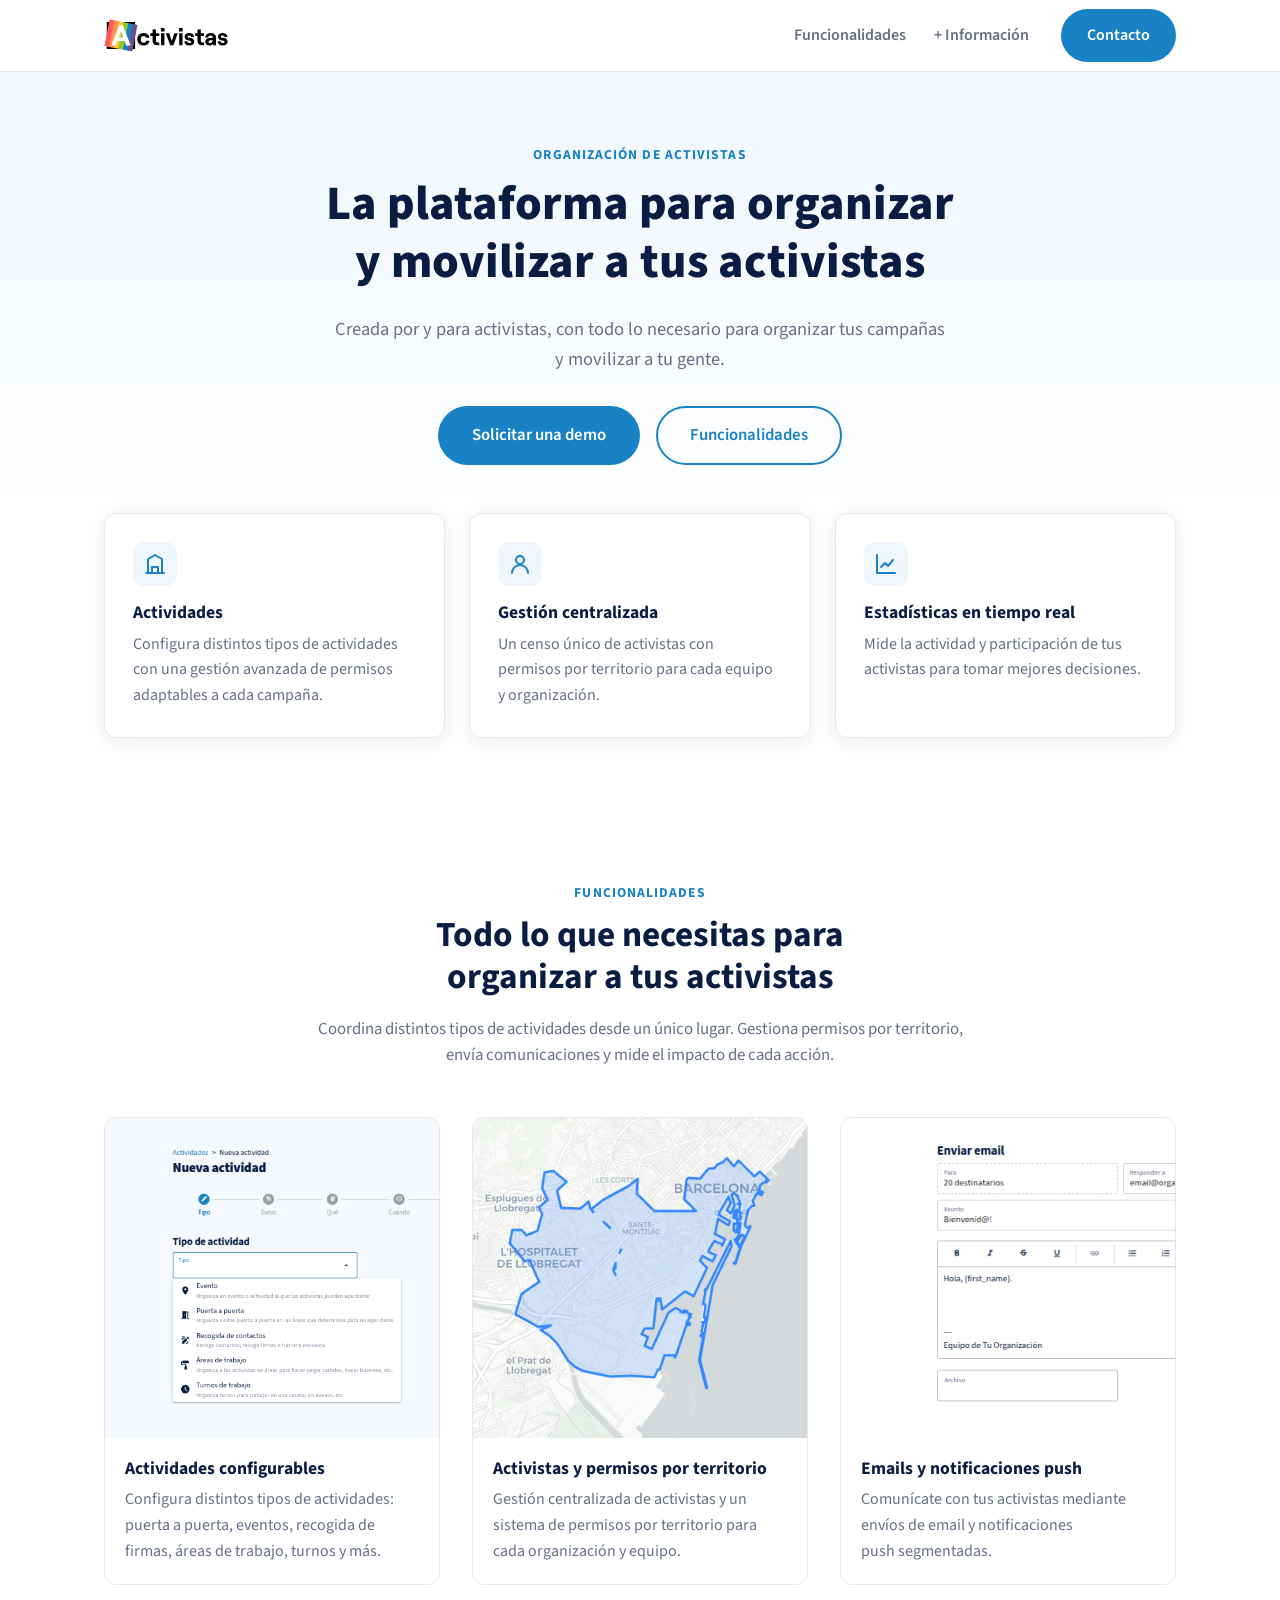
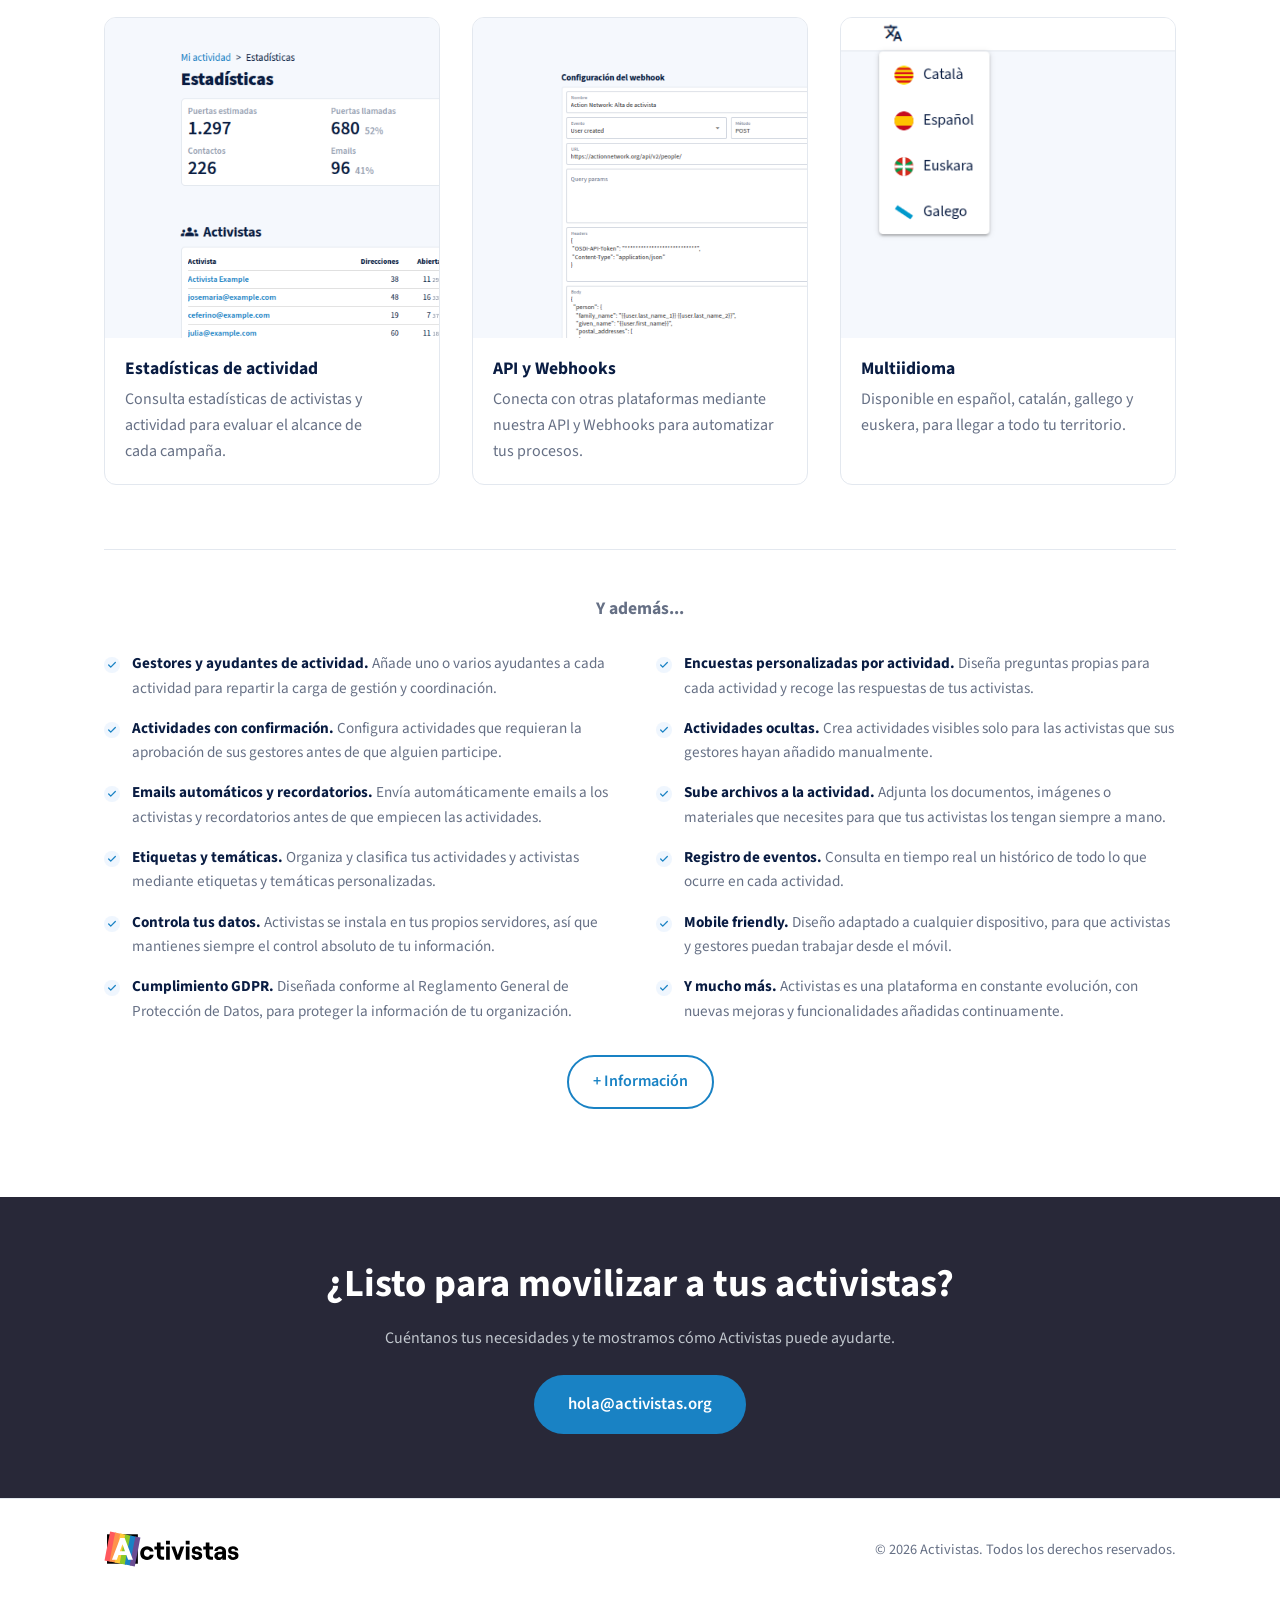
==== commit f8478207: "chore: add user guide" ====
--- a/index.html
+++ b/index.html
@@ -41,7 +41,7 @@
       <nav class="site-nav" id="siteNav">
         <ul>
           <li><a href="#funcionalidades">Funcionalidades</a></li>
-          <li><a href="#actividades">Actividades</a></li>
+          <li><a href="info.html">+ Información</a></li>
         </ul>
         <a class="btn btn-primary" href="#contacto">Contacto</a>
       </nav>
@@ -191,6 +191,9 @@
               Activistas es una plataforma en constante evolución, con nuevas mejoras y funcionalidades añadidas continuamente.
             </li>
           </ul>
+          <p class="extra-features-cta">
+            <a class="btn btn-secondary" href="info.html">+ Información</a>
+          </p>
         </div>
       </div>
     </section>
--- a/css/styles.css
+++ b/css/styles.css
@@ -115,6 +115,10 @@
 a {
   color: inherit;
   text-decoration: none;
+}
+
+strong {
+  font-weight: 700;
 }
 
 ul, ol {
@@ -264,7 +268,7 @@
 .logo {
   display: flex;
   align-items: center;
-  height: 48px;
+  height: 33px;
 }
 .logo img {
   height: 100%;
@@ -490,6 +494,105 @@
 .extra-feature-item strong {
   color: var(--text-color-default);
   font-weight: bold;
+}
+
+.extra-features-cta {
+  display: flex;
+  justify-content: center;
+  margin-top: 32px;
+}
+
+/* ==========================================================================
+   Guía de usuario
+   ========================================================================== */
+.guide-container {
+  max-width: 900px;
+}
+
+.guide-content {
+  color: var(--text-color-light);
+}
+
+.guide-content h1,
+.guide-content h2,
+.guide-content h3,
+.guide-content h4,
+.guide-content strong {
+  color: var(--text-color-default);
+}
+
+.guide-content h1 {
+  font-size: clamp(2rem, 4vw, 3rem);
+  margin-bottom: 24px;
+}
+
+.guide-content h2 {
+  font-size: clamp(1.5rem, 3vw, 2rem);
+  margin-top: 64px;
+  padding-top: 16px;
+  border-top: 1px solid var(--border-color-light);
+}
+
+.guide-content h3 {
+  font-size: 1.25rem;
+  margin-top: 40px;
+}
+
+.guide-content ul,
+.guide-content ol {
+  list-style-position: outside;
+  margin: 0 0 24px 24px;
+}
+
+.guide-content ul {
+  list-style-type: disc;
+}
+
+.guide-content ol {
+  list-style-type: decimal;
+}
+
+.guide-content li + li {
+  margin-top: 8px;
+}
+
+.guide-content blockquote {
+  margin: 24px 0;
+  padding: 16px 20px;
+  color: var(--text-color-default);
+  background: var(--background-2);
+  border-left: 4px solid var(--primary);
+}
+
+.guide-content table {
+  width: 100%;
+  margin: 24px 0;
+  font-size: .95rem;
+}
+
+.guide-content th,
+.guide-content td {
+  padding: 12px 16px;
+  vertical-align: top;
+  text-align: left;
+  border: 1px solid var(--border-color-light);
+}
+
+.guide-content th {
+  color: var(--text-color-default);
+  font-weight: 600;
+  background: var(--background-1);
+}
+
+.guide-content tr:nth-child(even) {
+  background: var(--background-1);
+}
+
+.guide-content code {
+  padding: 2px 5px;
+  color: var(--dark);
+  background: var(--background-2);
+  border-radius: 4px;
 }
 
 /* ==========================================================================
@@ -609,4 +712,10 @@
   .extra-feature-list {
     grid-template-columns: 1fr;
   }
-}
+
+  .guide-content table {
+    display: block;
+    overflow-x: auto;
+    white-space: nowrap;
+  }
+}
